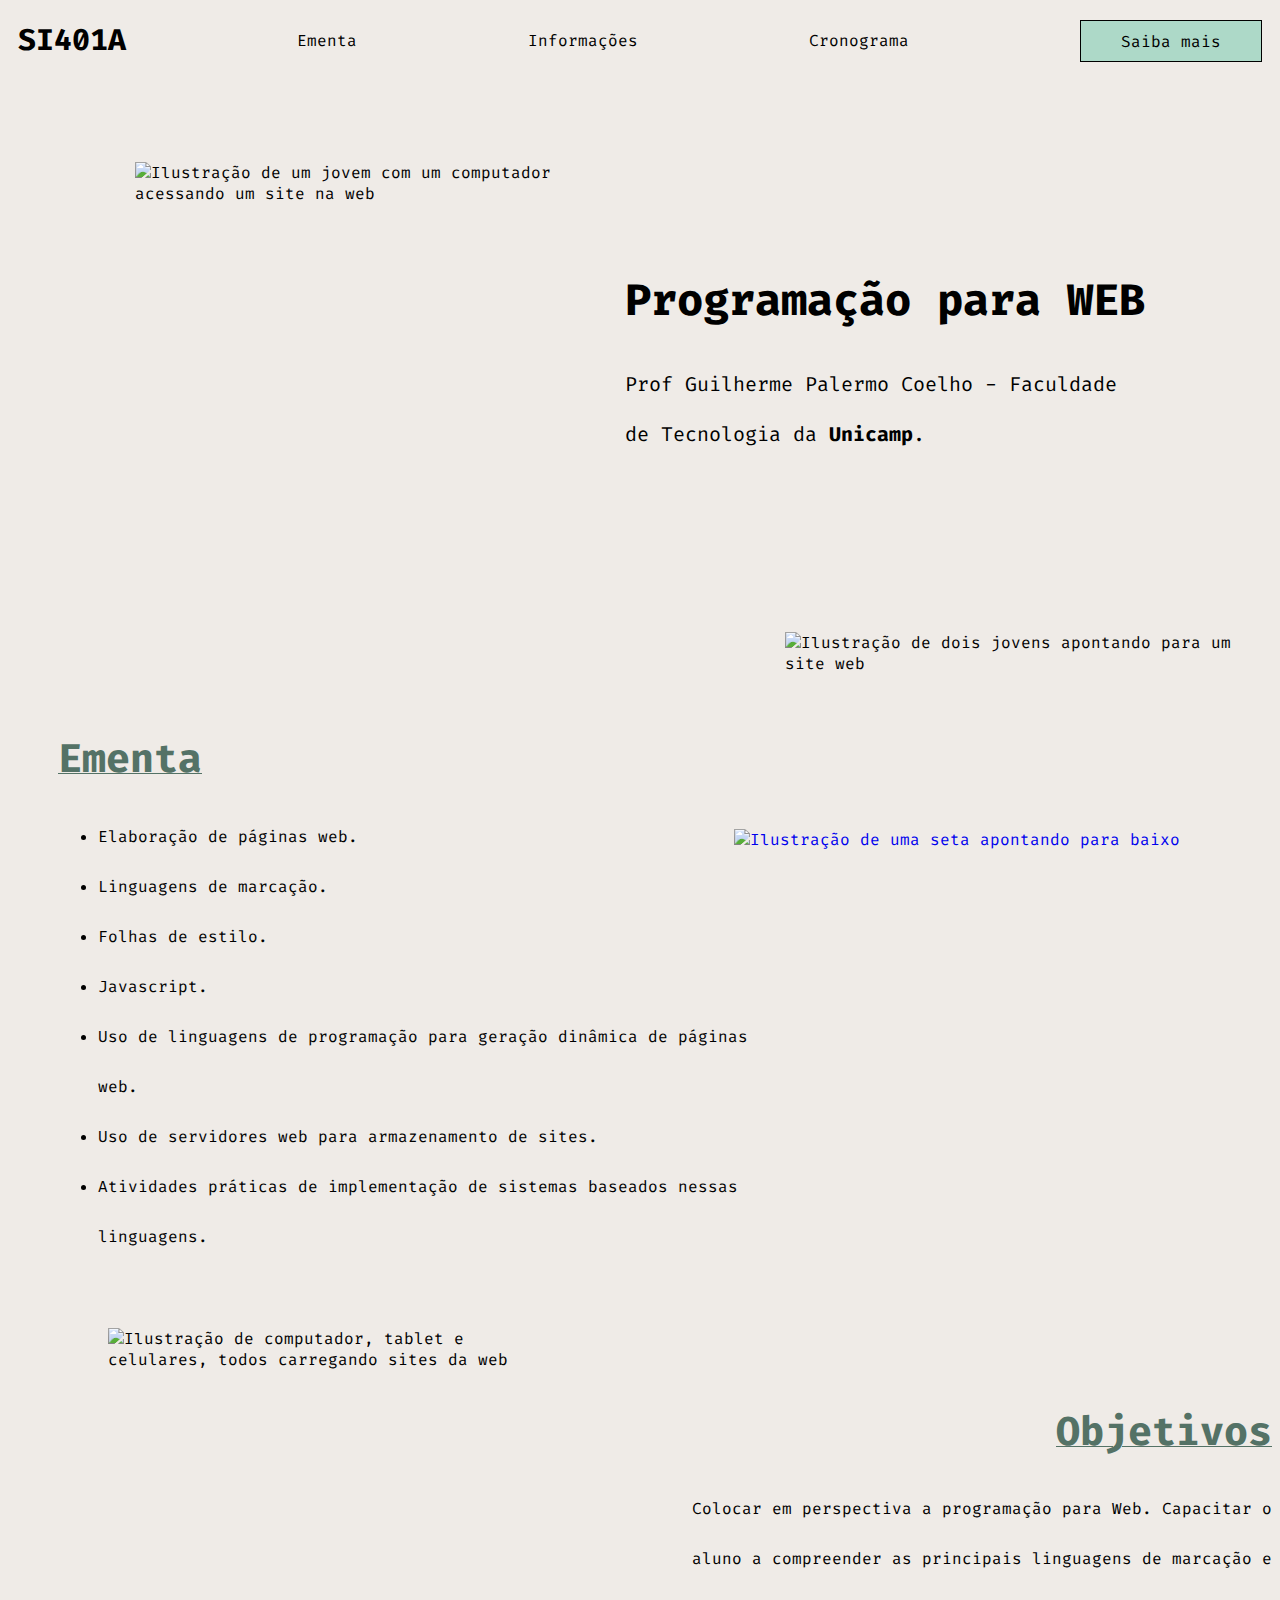
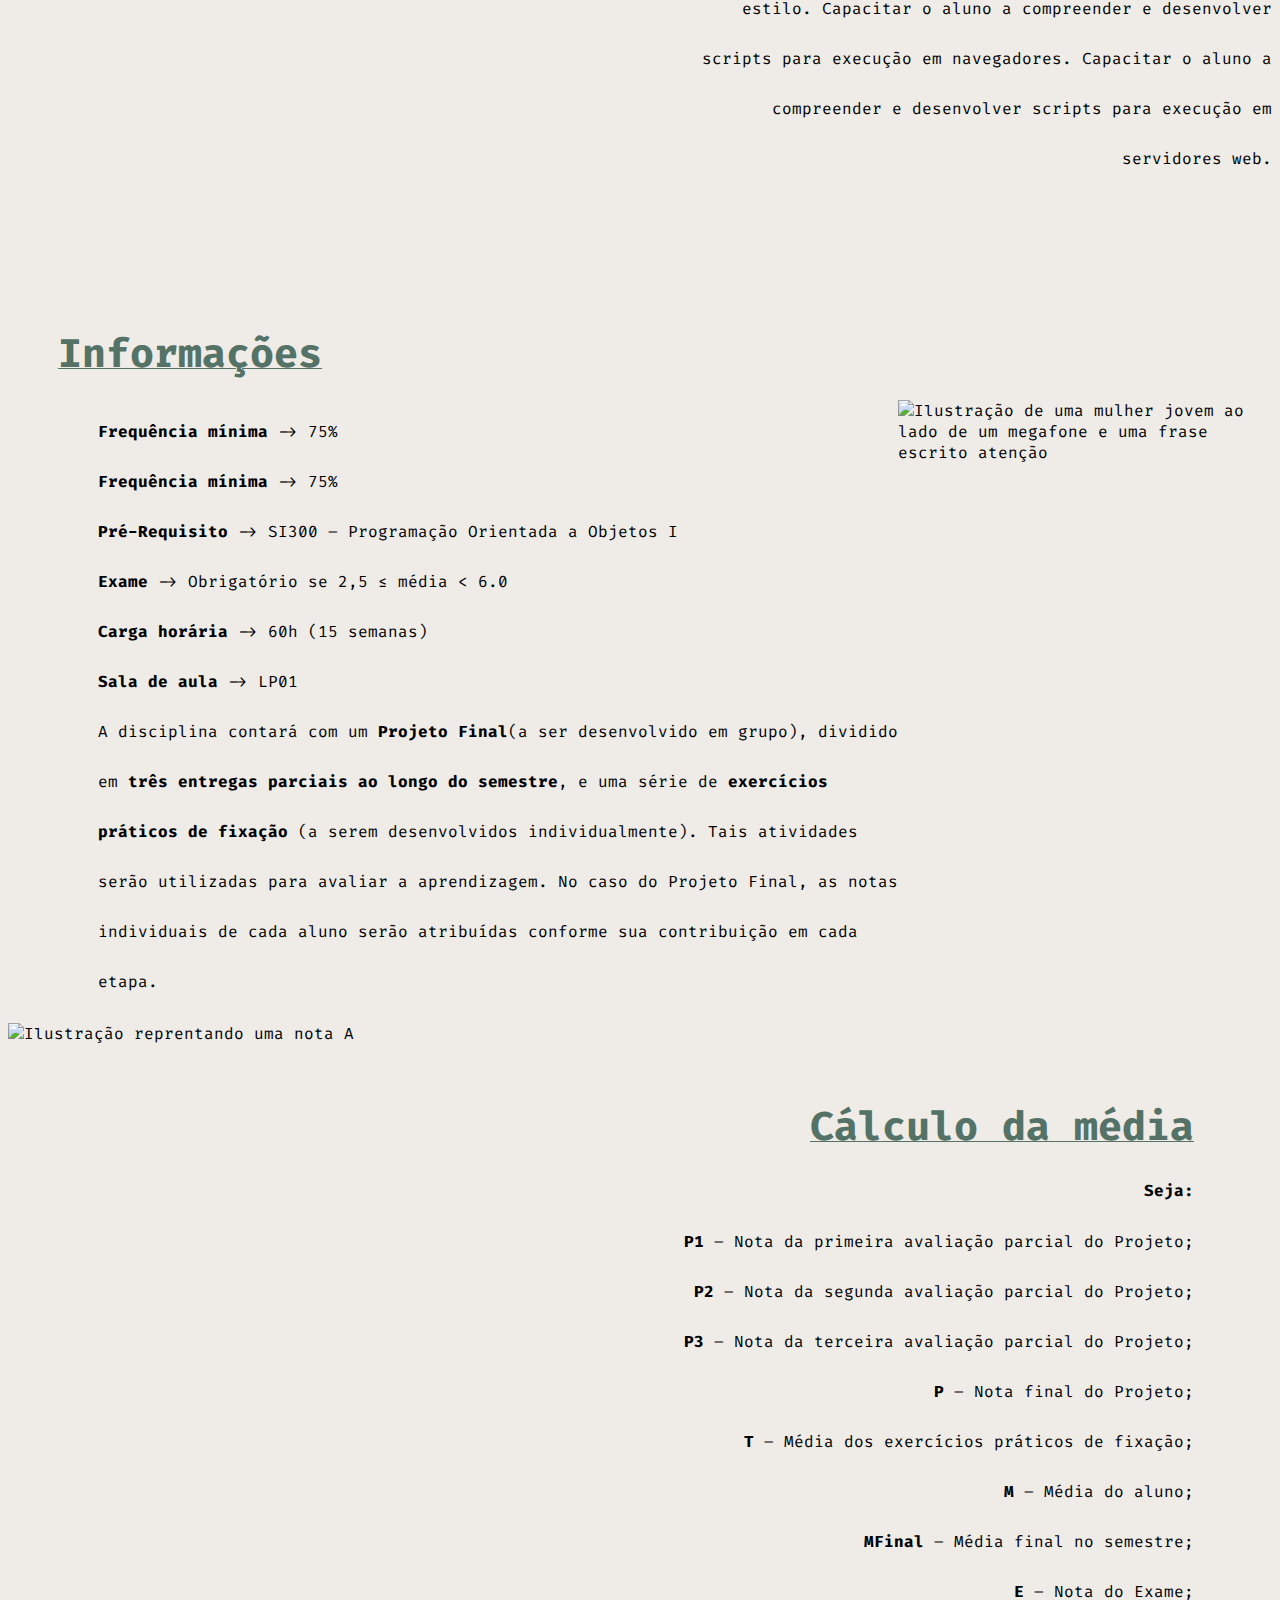
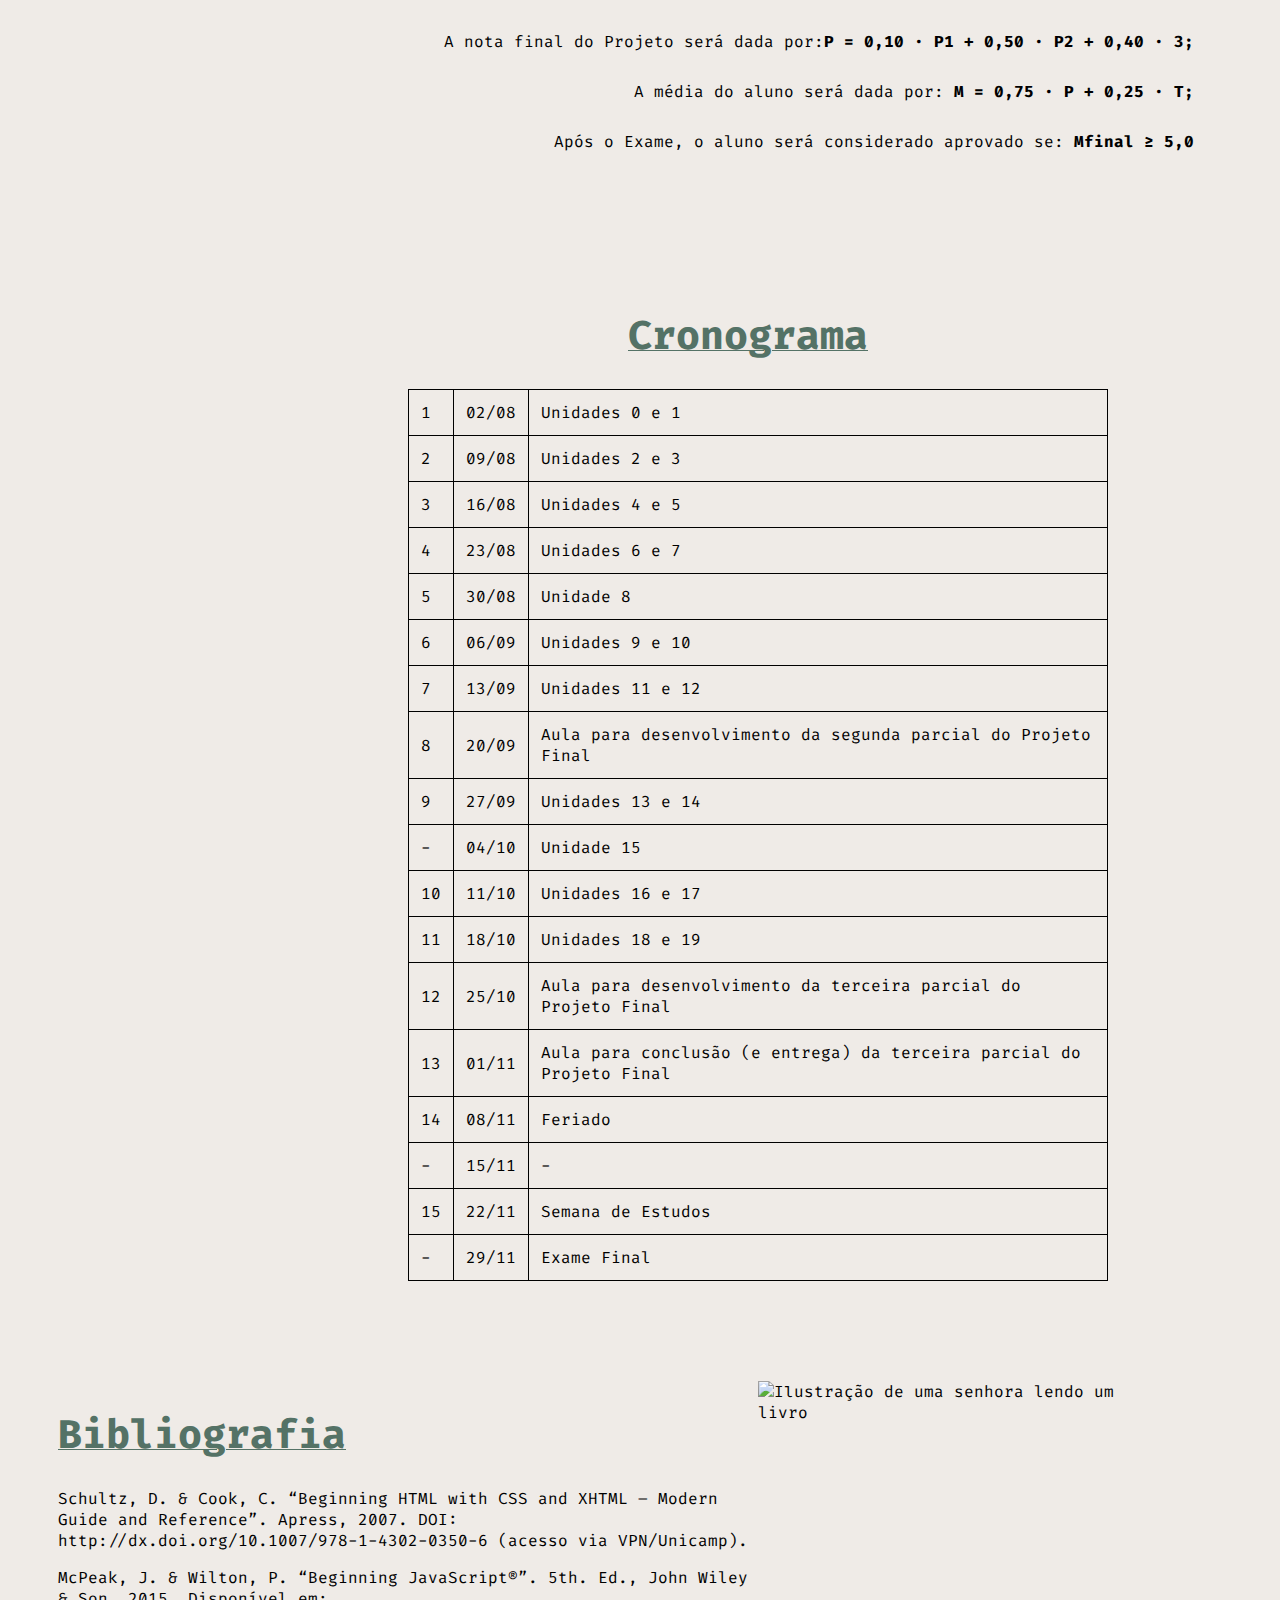
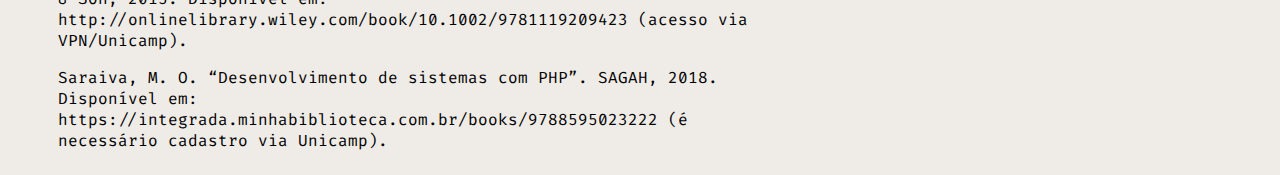
==== atividade-2/index.html @ 4d3ca287 "index page" ====
<!DOCTYPE html>
<html lang="pt">
<head>

    <meta charset="UTF-8">
    <title>Atividade 2 - Programação para WEB</title>

    <link rel="stylesheet" href="index.css">

</head>

<body>
    <header class="display-flex">
        <nav>
            <a id="si401" href="index.html"><strong>SI401A</strong></a>
            <a href="#ementa">Ementa</a>
            <a href="#infos">Informações</a>
            <a href="#cronograma">Cronograma</a>
            <a class="about-button" href="saiba-mais.html">Saiba mais</a>
        </nav>
    </header>

    <section class="main-page display-flex">
        <img class="main-image" src="assets/first-vector.svg"
            alt="Ilustração de um jovem com um computador acessando um site na web">
        <div class="main-title">
            <h1>Programação para WEB</h1>
            <p class="line-height">Prof Guilherme Palermo Coelho - Faculdade de Tecnologia da <strong>Unicamp</strong>.
            </p>
        </div>
        <a href="#ementa">
            <img class="arrow" src="assets/arrow.svg" alt="Ilustração de uma seta apontando para baixo">
        </a>
    </section>

    <section id="ementa" class="display-flex">
        <div class="column">
            <h1 class="green-title">Ementa</h1>
            <ul class="line-height">
                <li>Elaboração de páginas web.</li>
                <li>Linguagens de marcação.</li>
                <li>Folhas de estilo.</li>
                <li>Javascript.</li>
                <li>Uso de linguagens de programação para geração dinâmica de páginas web.</li>
                <li>Uso de servidores web para armazenamento de sites.</li>
                <li>Atividades práticas de implementação de sistemas baseados nessas linguagens.</li>
            </ul>
        </div>
        <img class="ementa-image" src="assets/second-vector.svg"
            alt="Ilustração de dois jovens apontando para um site web">
    </section>

    <section id="objetivos" class="display-flex">
        <img src="assets/third-vector.svg"
            alt="Ilustração de computador, tablet e celulares, todos carregando sites da web">
        <div class="column objective-text">
            <h1 class="green-title">Objetivos</h1>
            <p class="line-height">Colocar em perspectiva a programação para Web. Capacitar o aluno a compreender as
                principais linguagens de marcação e estilo. Capacitar o aluno a compreender e desenvolver scripts para
                execução em navegadores. Capacitar o aluno a compreender e desenvolver scripts para execução em
                servidores web.</p>
        </div>
    </section>

    <section id="infos" class="display-flex">
        <div class="column">
            <h1 class="green-title">Informações</h1>
            <ul class="line-height">
                <li><strong>Frequência mínima</strong> -> 75%</li>
                <li><strong>Frequência mínima</strong> -> 75%</li>
                <li><strong>Pré-Requisito</strong> -> SI300 – Programação Orientada a Objetos I</li>
                <li><strong>Exame</strong> -> Obrigatório se 2,5 ≤ média &lt; 6.0</li>
                <li><strong>Carga horária</strong> -> 60h (15 semanas)</li>
                <li><strong>Sala de aula</strong> -> LP01</li>
                <li>A disciplina contará com um <strong>Projeto Final</strong>(a ser desenvolvido em grupo), dividido em
                    <strong>três entregas parciais ao longo do semestre</strong>, e uma série de <strong>exercícios
                        práticos de fixação</strong> (a serem desenvolvidos individualmente). Tais atividades serão
                    utilizadas para avaliar a aprendizagem. No caso do Projeto Final, as notas individuais de cada aluno
                    serão atribuídas conforme sua contribuição em cada etapa.</li>
            </ul>

        </div>
        <img class="attention-image" src="assets/forth-vector.svg"
            alt="Ilustração de uma mulher jovem ao lado de um megafone e uma frase escrito atenção">
    </section>

    <section id="media" class="display-flex">
        <img src="assets/fifth-vector.svg" alt="Ilustração reprentando uma nota A">
        <div class="column objective-text">
            <h1 class="green-title">Cálculo da média</h1>
            <strong>Seja: </strong>
            <ul class="line-height">
                <li><strong>P1</strong> – Nota da primeira avaliação parcial do Projeto; </li>
                <li><strong>P2</strong> – Nota da segunda avaliação parcial do Projeto; </li>
                <li><strong>P3</strong> – Nota da terceira avaliação parcial do Projeto; </li>
                <li><strong>P</strong> – Nota final do Projeto; </li>
                <li><strong>T</strong> – Média dos exercícios práticos de fixação; </li>
                <li><strong>M</strong> – Média do aluno; </li>
                <li><strong>MFinal</strong> – Média final no semestre; </li>
                <li><strong>E</strong> – Nota do Exame; </li>
                <li>A nota final do Projeto será dada por:<strong>P = 0,10 ∙ P1 + 0,50 ∙ P2 + 0,40 ∙ 3;</strong></li>
                <li>A média do aluno será dada por: <strong>M = 0,75 ∙ P + 0,25 ∙ T;</strong></li>
                <li>Após o Exame, o aluno será considerado aprovado se: <strong>Mfinal ≥ 5,0</strong></li>
            </ul>
        </div>
    </section>

    <section id="cronograma" class="display-flex column">
        <h1 class="green-title">Cronograma<img src="assets/star.svg" alt=""></h1>

        <table>
            <tr>
                <td>1</td>
                <td>02/08</td>
                <td>Unidades 0 e 1</td>
            </tr>
            <tr>
                <td>2</td>
                <td>09/08</td>
                <td>Unidades 2 e 3</td>
            </tr>
            <tr>
                <td>3</td>
                <td>16/08</td>
                <td>Unidades 4 e 5</td>
            </tr>
            <tr>
                <td>4</td>
                <td>23/08</td>
                <td>Unidades 6 e 7</td>
            </tr>
            <tr>
                <td>5</td>
                <td>30/08</td>
                <td>Unidade 8</td>
            </tr>
            <tr>
                <td>6</td>
                <td>06/09</td>
                <td>Unidades 9 e 10</td>
            </tr>
            <tr>
                <td>7</td>
                <td>13/09</td>
                <td>Unidades 11 e 12</td>
            </tr>
            <tr>
                <td>8</td>
                <td>20/09</td>
                <td>Aula para desenvolvimento da segunda parcial do Projeto Final</td>
            </tr>
            <tr>
                <td>9</td>
                <td>27/09</td>
                <td>Unidades 13 e 14</td>
            </tr>
            <tr>
                <td>-</td>
                <td>04/10</td>
                <td>Unidade 15</td>
            </tr>
            <tr>
                <td>10</td>
                <td>11/10</td>
                <td>Unidades 16 e 17</td>
            </tr>
            <tr>
                <td>11</td>
                <td>18/10</td>
                <td>Unidades 18 e 19</td>
            </tr>
            <tr>
                <td>12</td>
                <td>25/10</td>
                <td>Aula para desenvolvimento da terceira parcial do Projeto Final</td>
            </tr>
            <tr>
                <td>13</td>
                <td>01/11</td>
                <td>Aula para conclusão (e entrega) da terceira parcial do Projeto Final</td>
            </tr>
            <tr>
                <td>14</td>
                <td>08/11</td>
                <td>Feriado</td>
            </tr>
            <tr>
                <td>-</td>
                <td>15/11</td>
                <td>-</td>
            </tr>
            <tr>
                <td>15</td>
                <td>22/11</td>
                <td>Semana de Estudos</td>
            </tr>
            <tr>
                <td>-</td>
                <td>29/11</td>
                <td>Exame Final</td>
            </tr>
        </table>
    </section>

    <section id="bibliografia" class="display-flex">
        <div class="column">
            <h1 class="green-title">Bibliografia</h1>
            <p>Schultz, D. & Cook, C. “Beginning HTML with CSS and XHTML – Modern Guide and Reference”. Apress, 2007.
                DOI: http://dx.doi.org/10.1007/978-1-4302-0350-6 (acesso via VPN/Unicamp).</p>
            <p>McPeak, J. & Wilton, P. “Beginning JavaScript®”. 5th. Ed., John Wiley & Son, 2015. Disponível em:
                http://onlinelibrary.wiley.com/book/10.1002/9781119209423 (acesso via VPN/Unicamp).</p>
            <p>Saraiva, M. O. “Desenvolvimento de sistemas com PHP”. SAGAH, 2018. Disponível em:
                https://integrada.minhabiblioteca.com.br/books/9788595023222 (é necessário cadastro via Unicamp).</p>
        </div>
        <img src="assets/sixth-vector.svg" alt="Ilustração de uma senhora lendo um livro">
    </section>
</body>
</html>
---- atividade-2/index.css ----
@import url('https://fonts.googleapis.com/css2?family=Fira+Code:wght@300;400;700');

* {
    background-color: #EFEBE7;
    font-family: 'Fira Code', monospace;
}

header {
    color: #000000; 
    margin-bottom: 30px;
    margin-top: 30px;
}

nav {
    display: flex; 
    width: 100%;
    justify-content: space-between;
}

nav a {
    color: #000000;
    text-decoration: none; 
    margin: 0 10px;
}

.display-flex {
    display: flex;
}

.main-page {
    justify-content: center;
}

.main-title {
    margin-top: 150px;
    justify-content: right;
} 

.main-title h1 {
    font-size: 44px;
}

.main-title p {
    width: 500px;
    font-size: 20px;
}

.main-image {
    margin-top: 70px;
    width: 470px; 
    height: 470px;
    margin-right: 20px;
}

.about-button {
    margin-top: -10px !important;
    cursor: pointer;
    height: 30px;
    background-color: #ADD9C8;
    border: 1px solid black;
    padding: 10px 40px 0px 40px;
}

#si401 {
    font-size: 30px;
    margin-top: -10px !important;
}

.arrow {
    position: absolute;
    bottom: 50px;
    right: 100px;
}

#ementa {
    margin-left: 50px;
}

#ementa h1 {
    margin-top: 100px;
}

#ementa ul {
    list-style: url('assets/star.svg');
}

.line-height {
    line-height: 50px;
} 

#ementa p {
    font-size: 44px;
}

.column {
    flex-direction: column;
}

.green-title {
    color: #547266;
    font-size: 40px;
    text-decoration: underline 1px;
}

#objetivos p {
    width: 600px;
}

#objetivos {
    margin: 50px 0px 0px 100px;
}

#infos {
    margin: 100px 0px 0px 50px;
}

#infos ul {
    list-style: none;
    width: 800px;
}

#media ul {
    list-style: none;
    width: 800px;
}

#objetivos img {
    margin-right: 100px;
}

.objective-text {
    margin-top: 50px;
    text-align: right;
}

.attention-image {
    width: 400px;
    height: 400px;
    margin-top: 100px;
}

.center {
    justify-content: center;
}

#cronograma {
    margin-top: 100px;
    margin-left: 400px;
}

#cronograma h1 {
    margin-left: 220px;
}

table {
    border-collapse: collapse;
    width: 700px;
    border: 1px;
}

table, th, td {
    border: 1px solid black; 
    padding: 12px;
}

#bibliografia {
    margin: 100px 100px 0px 50px;
}

#bibliografia p{
    width: 700px;
}
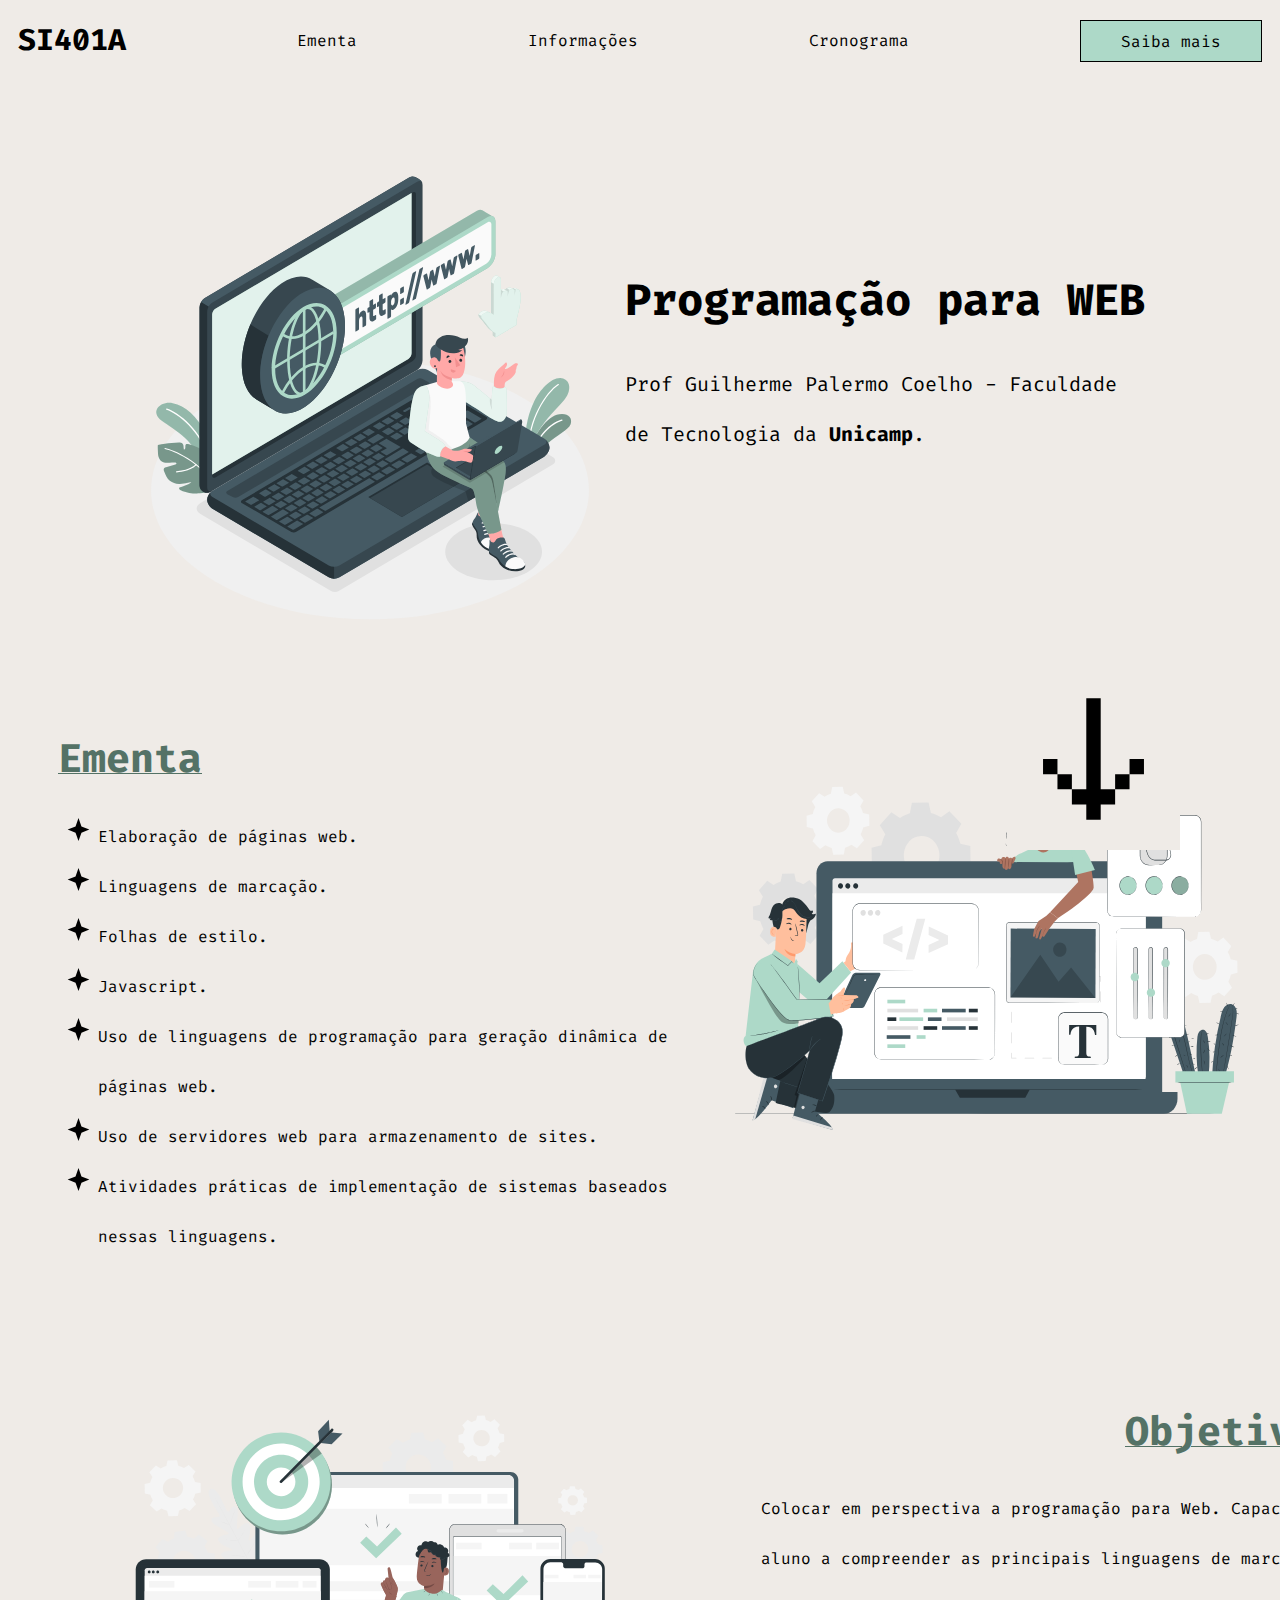
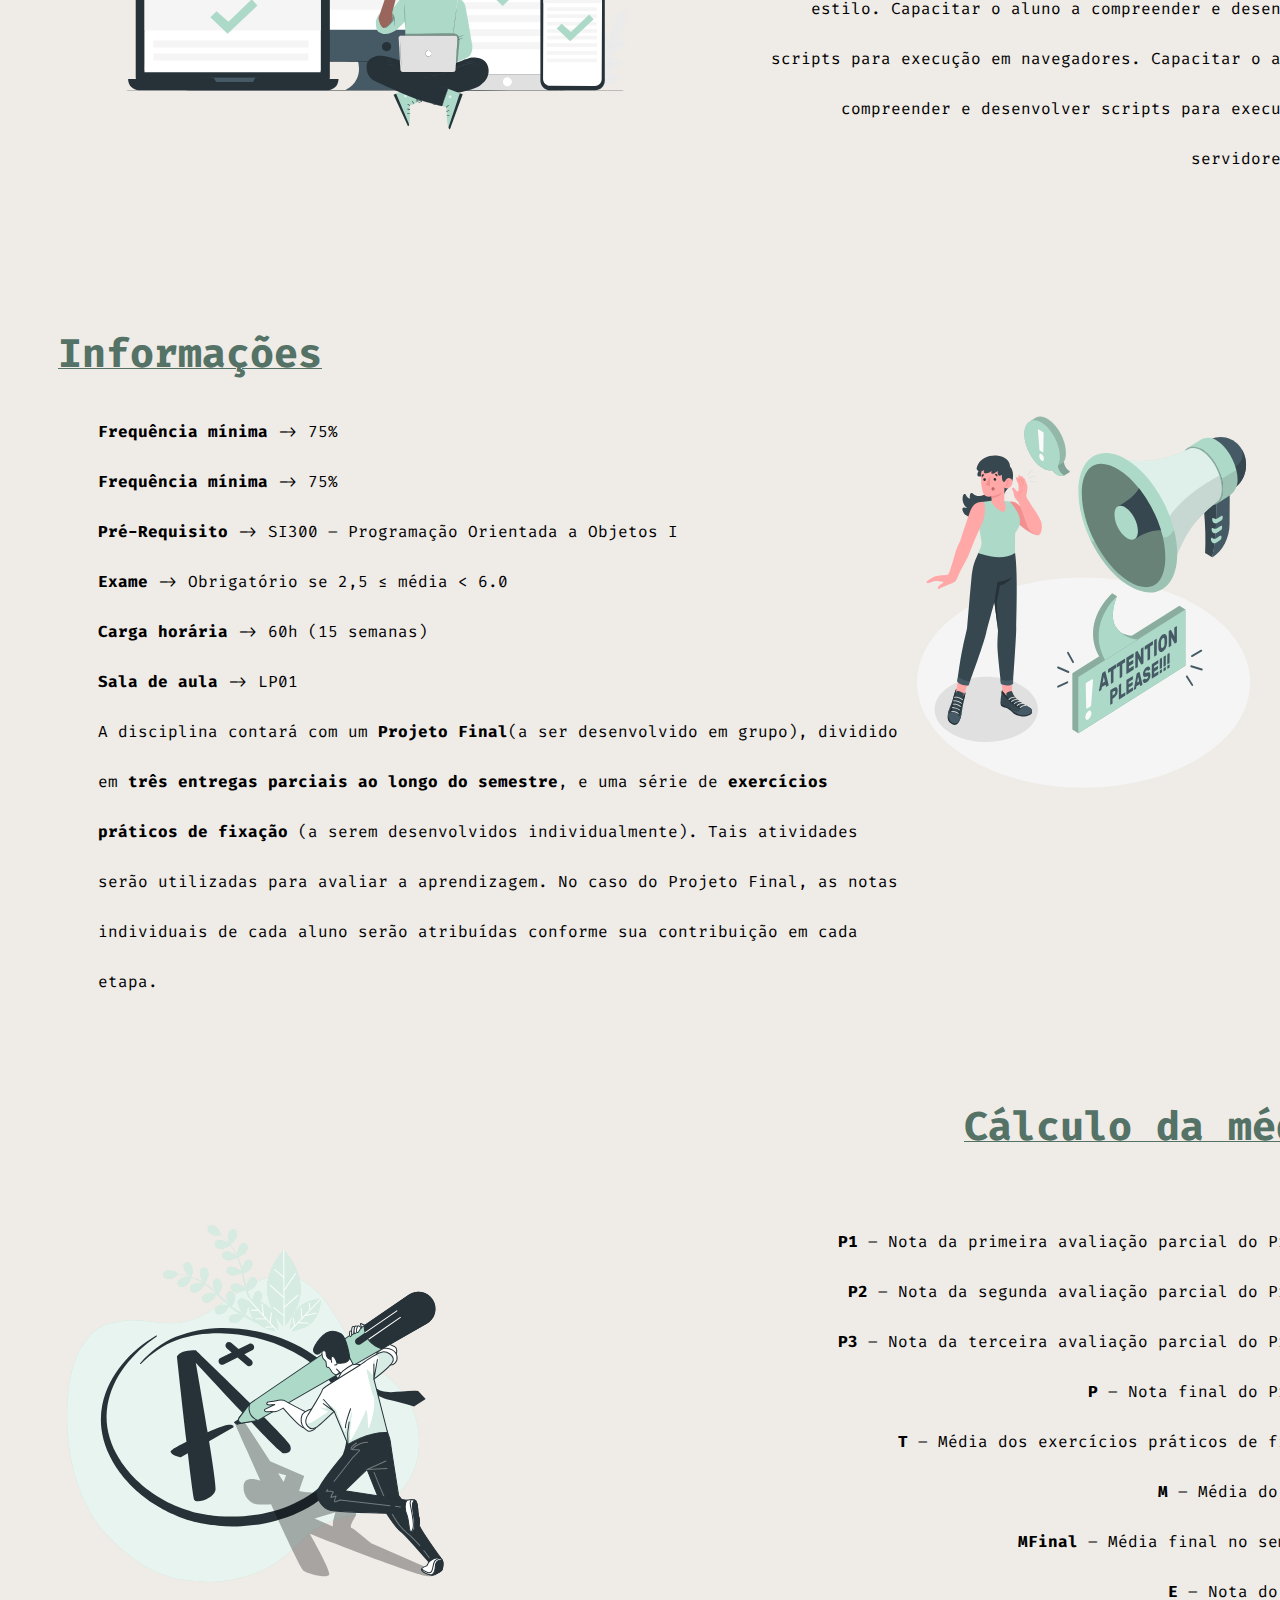
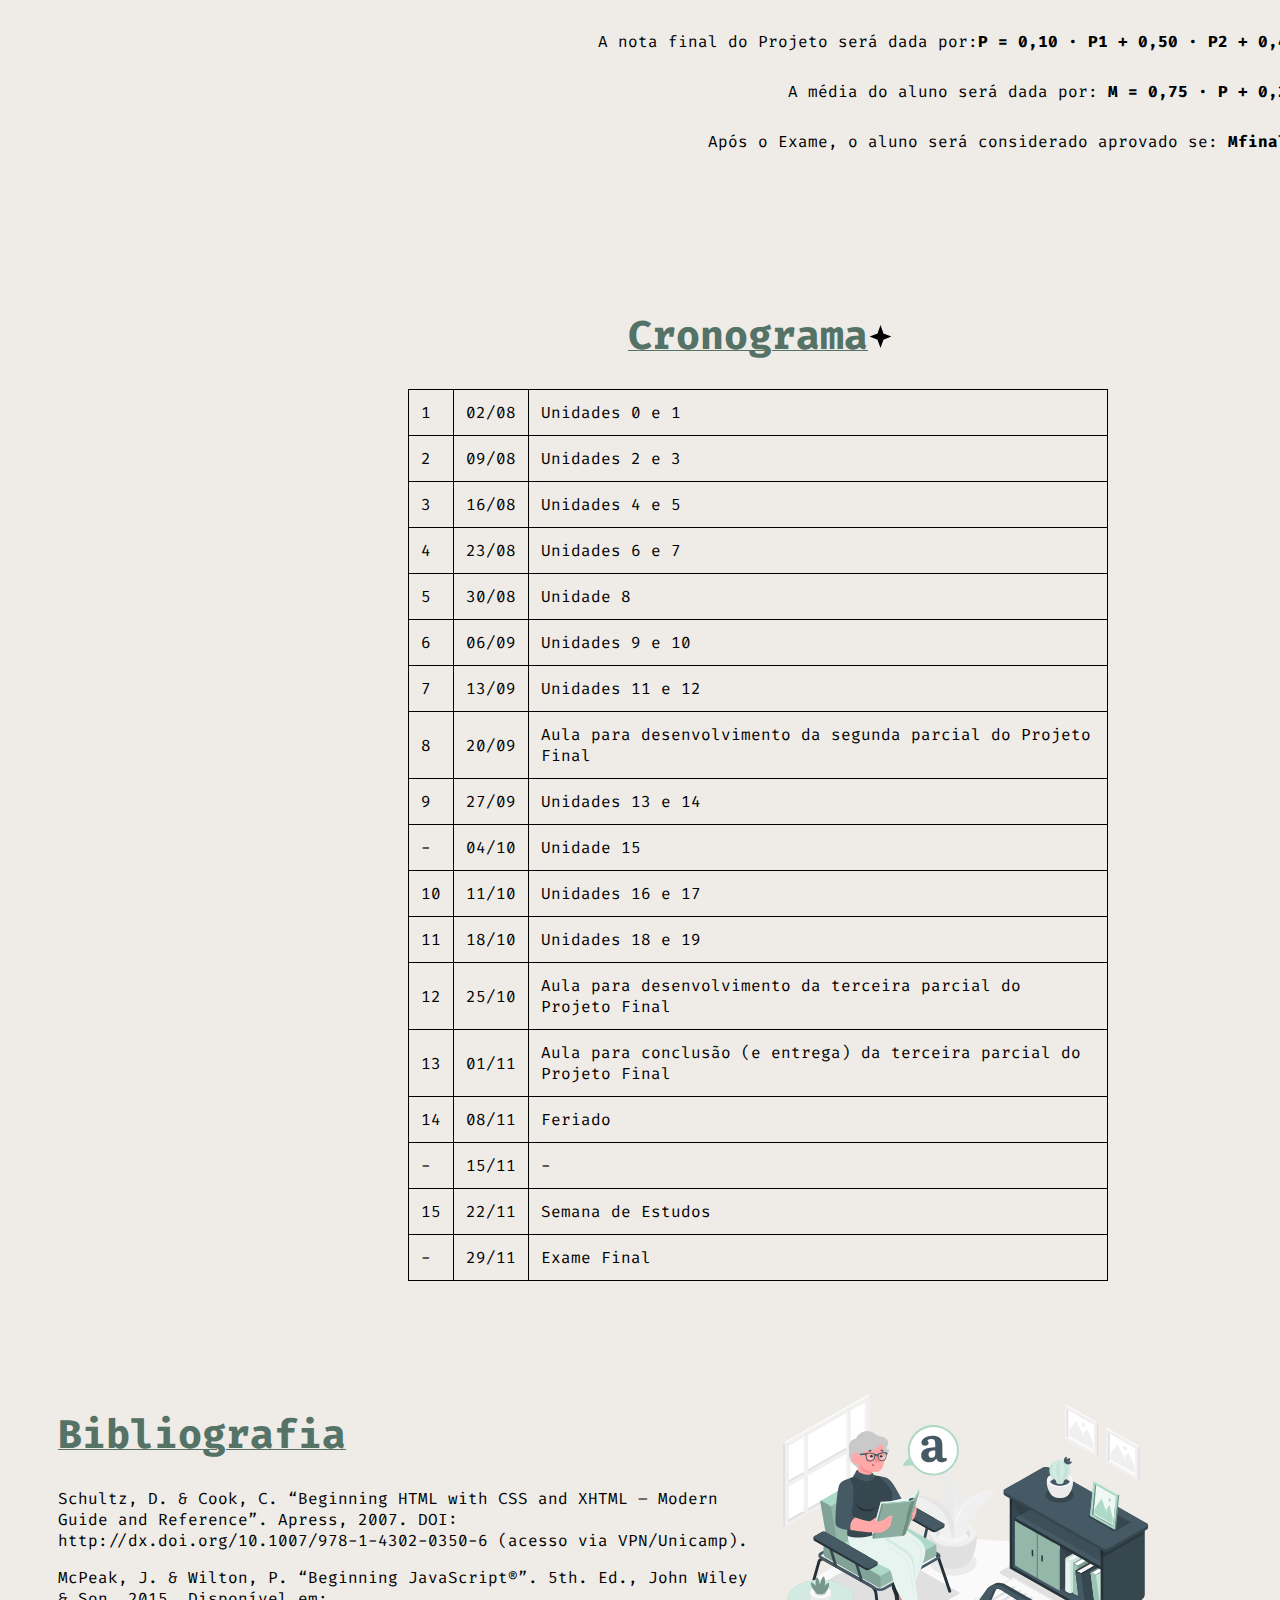
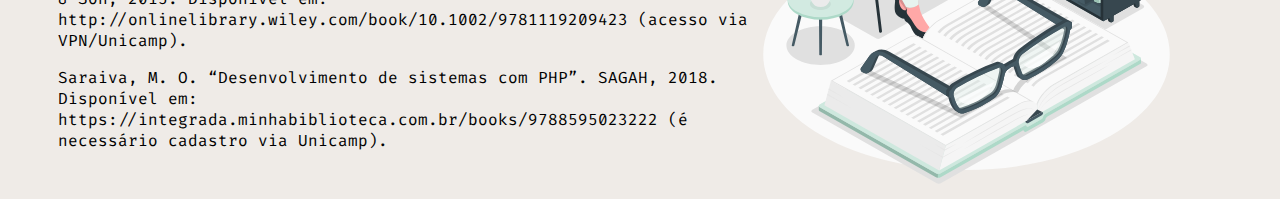
==== commit 32a6a061: "format and fixes" ====
--- a/atividade-2/index.html
+++ b/atividade-2/index.html
@@ -4,7 +4,6 @@
 
     <meta charset="UTF-8">
     <title>Atividade 2 - Programação para WEB</title>
-
     <link rel="stylesheet" href="index.css">
 
 </head>
@@ -106,7 +105,7 @@
     </section>
 
     <section id="cronograma" class="display-flex column">
-        <h1 class="green-title">Cronograma<img src="assets/star.svg" alt=""></h1>
+        <h1 class="green-title">Cronograma<img src="assets/star.svg" alt="Ilustração de uma estrela"></h1>
 
         <table>
             <tr>
@@ -212,7 +211,7 @@
             <p>Saraiva, M. O. “Desenvolvimento de sistemas com PHP”. SAGAH, 2018. Disponível em:
                 https://integrada.minhabiblioteca.com.br/books/9788595023222 (é necessário cadastro via Unicamp).</p>
         </div>
-        <img src="assets/sixth-vector.svg" alt="Ilustração de uma senhora lendo um livro">
+        <img src="assets/sixth-vector.svg" alt="Ilustração de uma mulher lendo um livro">
     </section>
 </body>
 </html>--- a/atividade-2/index.css
+++ b/atividade-2/index.css
@@ -18,7 +18,7 @@
 }
 
 nav a {
-    color: #000000;
+    color: #000000 !important;
     text-decoration: none; 
     margin: 0 10px;
 }
